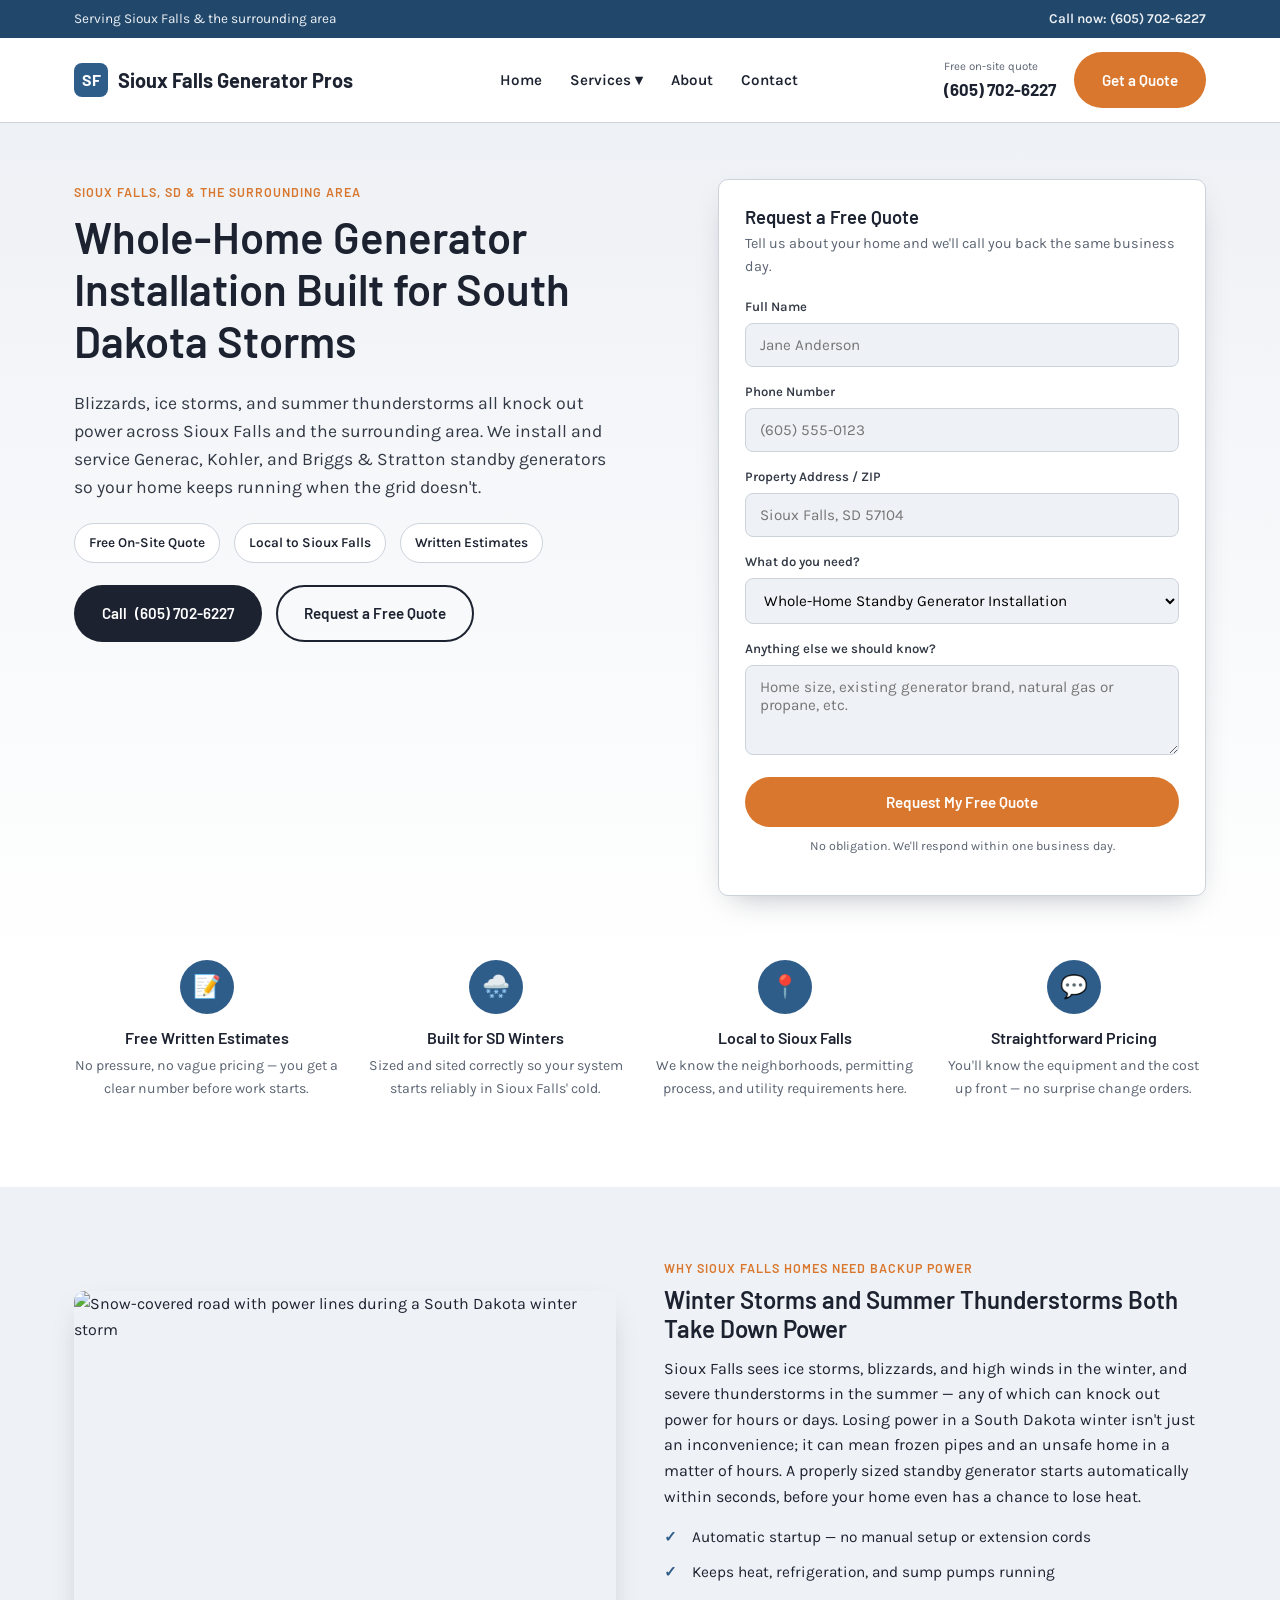
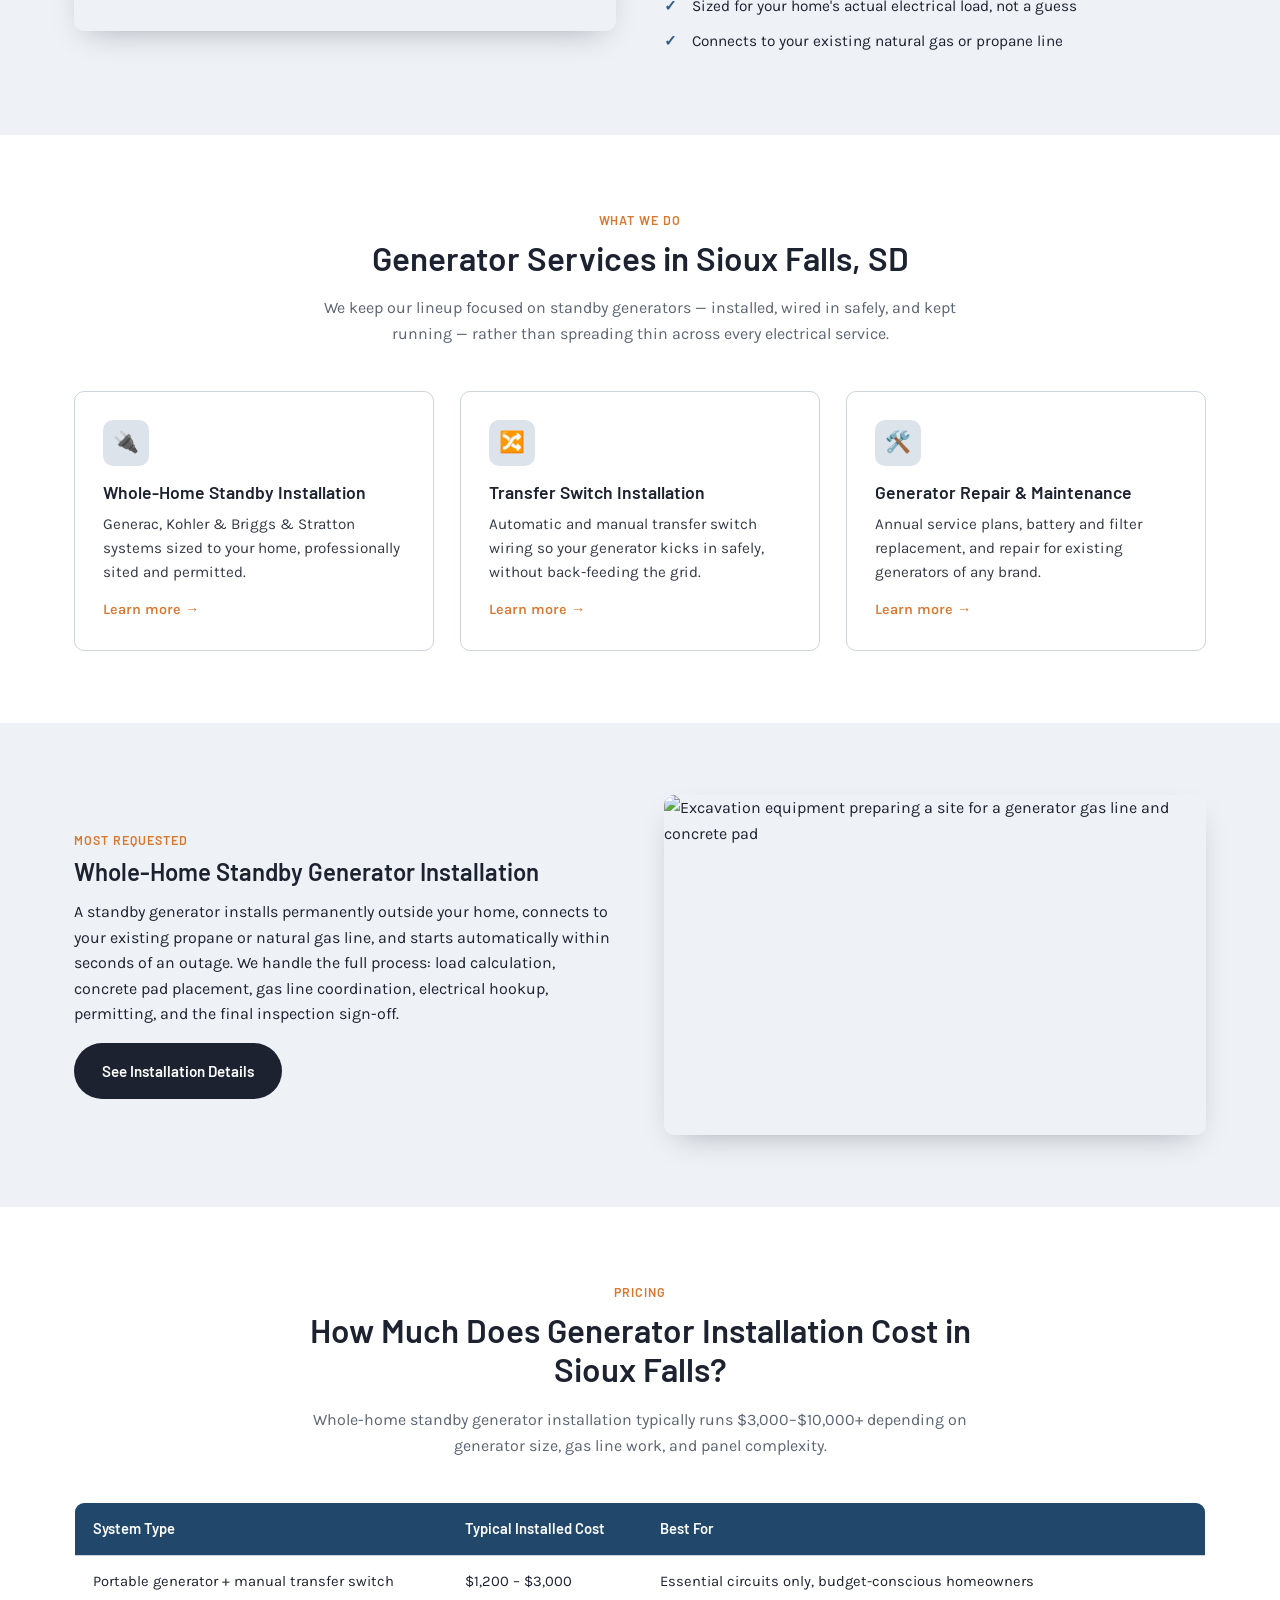
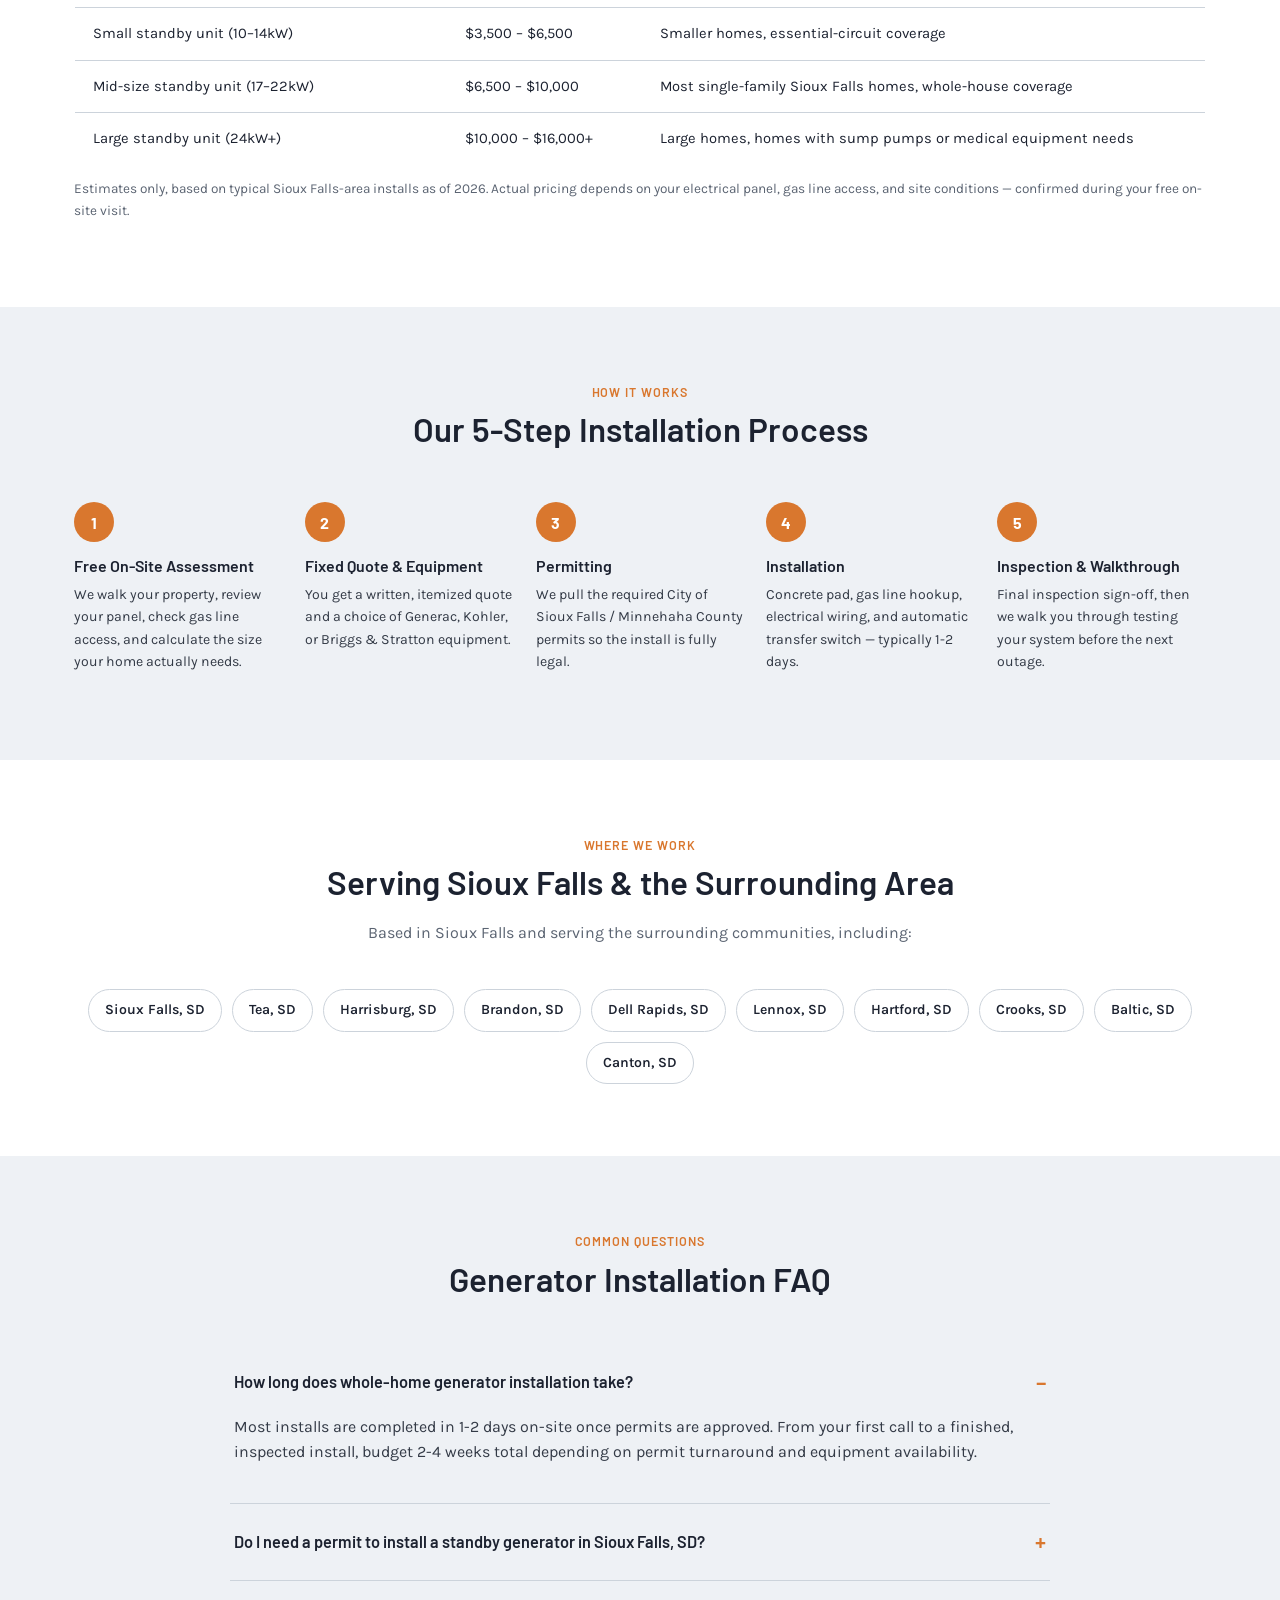
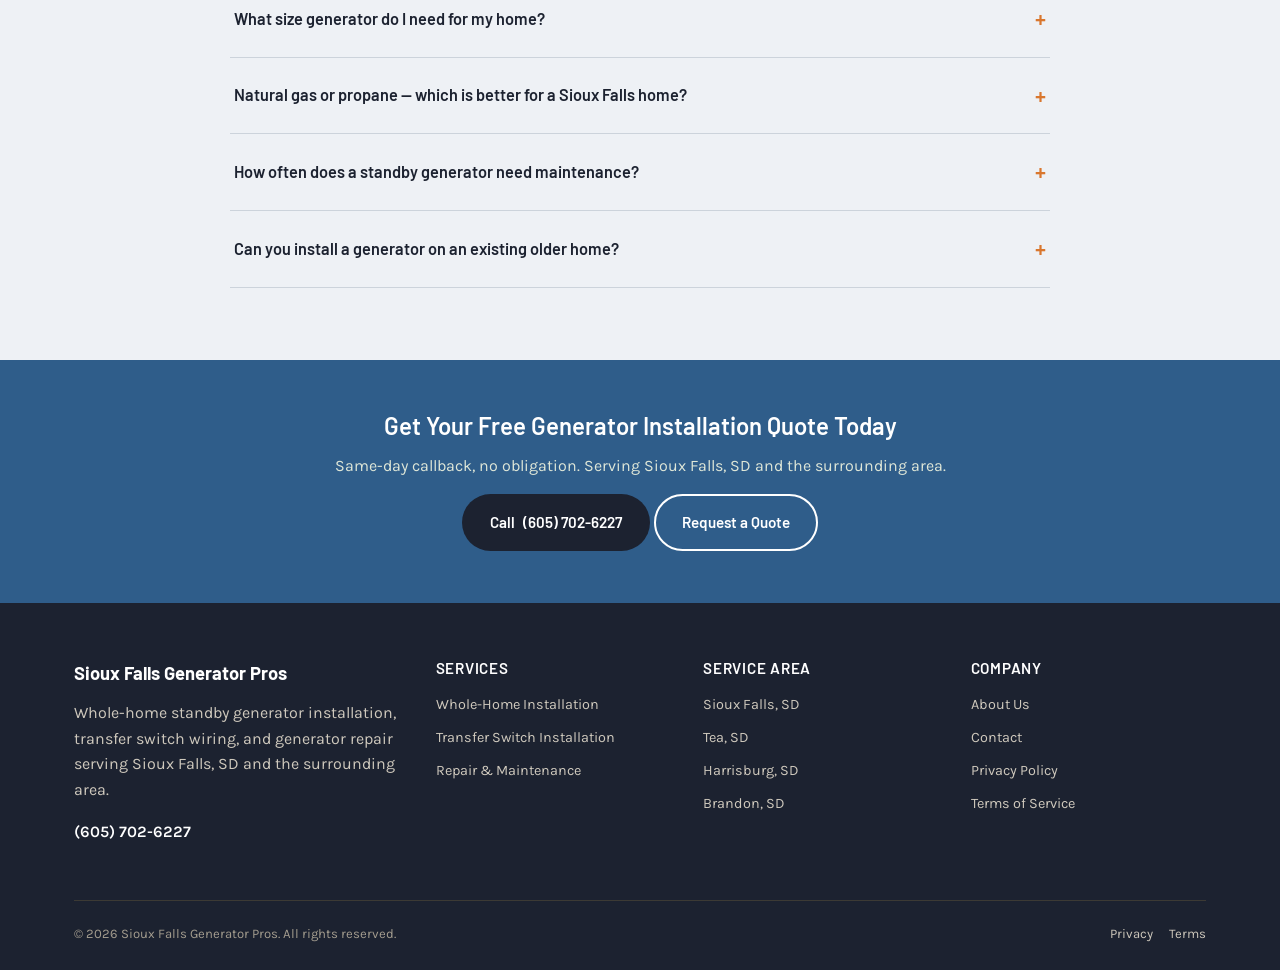
==== index.html @ bee2dbf3 "Initial commit" ====
<!DOCTYPE html>
<html lang="en">
<head>
<meta charset="UTF-8">
<meta name="viewport" content="width=device-width, initial-scale=1.0">
<title>Generator Installation & Repair in Sioux Falls, SD</title>
<meta name="description" content="Whole-home standby generator installation, transfer switch wiring & repair in Sioux Falls, SD. Built for SD winters. Free on-site quote.">
<link rel="canonical" href="https://siouxfallsgenerator.com/">

<meta property="og:type" content="website">
<meta property="og:site_name" content="Sioux Falls Generator Pros">
<meta property="og:title" content="Generator Installation & Repair in Sioux Falls, SD">
<meta property="og:description" content="Whole-home standby generator installation, transfer switch wiring, and repair in Sioux Falls, SD. Free on-site quote — call (605) 702-6227.">
<meta property="og:url" content="https://siouxfallsgenerator.com/">
<meta property="og:image" content="https://images.unsplash.com/photo-1741835063505-f76fdcb4d510?auto=format&fit=crop&w=1200&h=630&q=80">
<meta property="og:locale" content="en_US">
<meta name="twitter:card" content="summary_large_image">
<meta name="twitter:title" content="Generator Installation & Repair in Sioux Falls, SD">
<meta name="twitter:description" content="Whole-home standby generator installation, transfer switch wiring, and repair in Sioux Falls, SD. Free on-site quote.">
<meta name="twitter:image" content="https://images.unsplash.com/photo-1741835063505-f76fdcb4d510?auto=format&fit=crop&w=1200&h=630&q=80">

<link rel="preconnect" href="https://fonts.googleapis.com">
<link rel="preconnect" href="https://fonts.gstatic.com" crossorigin>
<link href="https://fonts.googleapis.com/css2?family=Karla:wght@400;500;600&family=Barlow:wght@600;700&display=swap" rel="stylesheet">
<link rel="stylesheet" href="css/style.css">

<!-- Google Analytics 4 -->
<script async src="https://www.googletagmanager.com/gtag/js?id=G-G212NXBPZN"></script>
<script>
  window.dataLayer = window.dataLayer || [];
  function gtag(){dataLayer.push(arguments);}
  gtag('js', new Date());
  gtag('config', 'G-G212NXBPZN');
</script>

<!-- TODO: CallRail dynamic number insertion — paste your swap.js src here
<script id="callrail-swap" src="//cdn.callrail.com/companies/XXXXXXXXX/XXXXXXXXXXXXXXXX/12/swap.js" async></script>
-->

<script defer src="js/config.js"></script>
<script defer src="js/main.js"></script>

<script type="application/ld+json">
{
  "@context": "https://schema.org",
  "@type": "LocalBusiness",
  "name": "Sioux Falls Generator Pros",
  "description": "Whole-home standby generator installation, transfer switch wiring, and generator repair serving Sioux Falls, SD and the surrounding area.",
  "url": "https://siouxfallsgenerator.com/",
  "telephone": "+1-605-702-6227",
  "priceRange": "$$",
  "areaServed": ["Sioux Falls, SD", "Tea, SD", "Harrisburg, SD", "Brandon, SD", "Dell Rapids, SD", "Lennox, SD", "Hartford, SD", "Crooks, SD", "Baltic, SD", "Canton, SD"],
  "address": {
    "@type": "PostalAddress",
    "addressLocality": "Sioux Falls",
    "addressRegion": "SD",
    "addressCountry": "US"
  }
}
</script>

<script type="application/ld+json">
{
  "@context": "https://schema.org",
  "@type": "FAQPage",
  "mainEntity": [
    {
      "@type": "Question",
      "name": "How long does whole-home generator installation take?",
      "acceptedAnswer": {
        "@type": "Answer",
        "text": "Most installs are completed in 1-2 days on-site once permits are approved. From your first call to a finished, inspected install, budget 2-4 weeks total depending on permit turnaround and equipment availability."
      }
    },
    {
      "@type": "Question",
      "name": "Do I need a permit to install a standby generator in Sioux Falls, SD?",
      "acceptedAnswer": {
        "@type": "Answer",
        "text": "Yes — standby generators typically require an electrical permit and inspection through the City of Sioux Falls or Minnehaha County, depending on your address. We handle the permitting process as part of every installation."
      }
    },
    {
      "@type": "Question",
      "name": "What size generator do I need for my home?",
      "acceptedAnswer": {
        "@type": "Answer",
        "text": "It depends on your square footage, HVAC equipment, and whether you want whole-house or essential-circuits-only coverage. We calculate your home's actual electrical load during the free on-site assessment rather than guessing off square footage alone."
      }
    },
    {
      "@type": "Question",
      "name": "Natural gas or propane — which is better for a Sioux Falls home?",
      "acceptedAnswer": {
        "@type": "Answer",
        "text": "Most Sioux Falls neighborhoods have natural gas access, which is the simpler and lower-maintenance option since it doesn't require refilling a tank. Propane is used for properties without a natural gas line. We confirm what's available at your address during the assessment."
      }
    },
    {
      "@type": "Question",
      "name": "How often does a standby generator need maintenance?",
      "acceptedAnswer": {
        "@type": "Answer",
        "text": "We recommend an annual service visit (oil, filter, battery, and a load test) plus the unit's built-in weekly self-test. In South Dakota's cold, batteries are the most common wear item."
      }
    },
    {
      "@type": "Question",
      "name": "Can you install a generator on an existing older home?",
      "acceptedAnswer": {
        "@type": "Answer",
        "text": "Yes — older electrical panels sometimes need an upgrade to safely accept a transfer switch, which we'll flag during the on-site assessment and include in your quote if needed."
      }
    }
  ]
}
</script>
</head>
<body>

<div class="sfgp-topbar">
  <div class="sfgp-wrap">
    <span>Serving Sioux Falls & the surrounding area</span>
    <a class="js-phone-link" href="tel:+16057026227">Call now: <span class="js-phone-number">(605) 702-6227</span></a>
  </div>
</div>

<header class="sfgp-header">
  <div class="sfgp-wrap">
    <a href="index.html" class="sfgp-logo">
      <span class="sfgp-logo-mark">SF</span>
      <span class="js-business-name">Sioux Falls Generator Pros</span>
    </a>

    <nav class="sfgp-nav js-site-nav">
      <a class="sfgp-nav-link" href="index.html">Home</a>
      <div class="sfgp-has-dropdown js-has-dropdown">
        <a class="sfgp-nav-link" href="services/index.html">Services ▾</a>
        <div class="sfgp-dropdown">
          <a href="services/whole-home-generator-installation.html">Whole-Home Standby Installation</a>
          <a href="services/transfer-switch-installation.html">Transfer Switch Installation</a>
          <a href="services/generator-repair-maintenance.html">Generator Repair & Maintenance</a>
        </div>
      </div>
      <a class="sfgp-nav-link" href="about.html">About</a>
      <a class="sfgp-nav-link" href="contact.html">Contact</a>
    </nav>

    <div class="sfgp-header-cta">
      <div class="sfgp-header-phone">
        <small>Free on-site quote</small>
        <a class="js-phone-link" href="tel:+16057026227"><span class="js-phone-number">(605) 702-6227</span></a>
      </div>
      <a href="contact.html" class="sfgp-btn sfgp-btn-primary">Get a Quote</a>
      <button class="sfgp-nav-toggle js-nav-toggle" aria-label="Open menu" aria-expanded="false">☰</button>
    </div>
  </div>
</header>

<main>

  <!-- ===== Hero ===== -->
  <section class="sfgp-hero">
    <div class="sfgp-wrap">
      <div>
        <span class="sfgp-eyebrow">Sioux Falls, SD & the Surrounding Area</span>
        <h1>Whole-Home Generator Installation Built for South Dakota Storms</h1>
        <p class="sfgp-hero-lede">Blizzards, ice storms, and summer thunderstorms all knock out power across Sioux Falls and the surrounding area. We install and service Generac, Kohler, and Briggs &amp; Stratton standby generators so your home keeps running when the grid doesn't.</p>
        <div class="sfgp-hero-badges">
          <span class="sfgp-badge">Free On-Site Quote</span>
          <span class="sfgp-badge">Local to Sioux Falls</span>
          <span class="sfgp-badge">Written Estimates</span>
        </div>
        <div class="sfgp-hero-actions">
          <a href="tel:+16057026227" class="sfgp-btn sfgp-btn-dark js-phone-link">Call <span class="js-phone-number">(605) 702-6227</span></a>
          <a href="#quote" class="sfgp-btn sfgp-btn-outline">Request a Free Quote</a>
        </div>
      </div>

      <div>
        <div class="sfgp-quote-card" id="quote">
          <h3>Request a Free Quote</h3>
          <p class="sfgp-form-sub">Tell us about your home and we'll call you back the same business day.</p>
          <form class="js-quote-form">
            <div class="sfgp-honeypot" aria-hidden="true">
              <label>Leave this field blank
                <input type="text" name="company_website" tabindex="-1" autocomplete="off">
              </label>
            </div>
            <div class="sfgp-field">
              <label for="q-name">Full Name</label>
              <input type="text" id="q-name" name="name" placeholder="Jane Anderson" required>
            </div>
            <div class="sfgp-field">
              <label for="q-phone">Phone Number</label>
              <input type="tel" id="q-phone" name="phone" placeholder="(605) 555-0123" required>
            </div>
            <div class="sfgp-field">
              <label for="q-address">Property Address / ZIP</label>
              <input type="text" id="q-address" name="address" placeholder="Sioux Falls, SD 57104">
            </div>
            <div class="sfgp-field">
              <label for="q-service">What do you need?</label>
              <select id="q-service" name="service">
                <option>Whole-Home Standby Generator Installation</option>
                <option>Transfer Switch Installation</option>
                <option>Generator Repair or Maintenance</option>
                <option>Emergency Service — power is out now</option>
                <option>Not sure yet — just want a quote</option>
              </select>
            </div>
            <div class="sfgp-field">
              <label for="q-notes">Anything else we should know?</label>
              <textarea id="q-notes" name="notes" placeholder="Home size, existing generator brand, natural gas or propane, etc."></textarea>
            </div>
            <button type="submit" class="sfgp-btn sfgp-btn-primary sfgp-btn-block">Request My Free Quote</button>
            <p class="sfgp-form-fine">No obligation. We'll respond within one business day.</p>
          </form>
        </div>
      </div>
    </div>
  </section>

  <!-- ===== Trust bar ===== -->
  <section class="sfgp-section" style="padding-top: 0;">
    <div class="sfgp-wrap">
      <div class="sfgp-trust-grid">
        <div class="sfgp-trust-item">
          <div class="sfgp-trust-icon">📝</div>
          <h3>Free Written Estimates</h3>
          <p>No pressure, no vague pricing — you get a clear number before work starts.</p>
        </div>
        <div class="sfgp-trust-item">
          <div class="sfgp-trust-icon">🌨️</div>
          <h3>Built for SD Winters</h3>
          <p>Sized and sited correctly so your system starts reliably in Sioux Falls' cold.</p>
        </div>
        <div class="sfgp-trust-item">
          <div class="sfgp-trust-icon">📍</div>
          <h3>Local to Sioux Falls</h3>
          <p>We know the neighborhoods, permitting process, and utility requirements here.</p>
        </div>
        <div class="sfgp-trust-item">
          <div class="sfgp-trust-icon">💬</div>
          <h3>Straightforward Pricing</h3>
          <p>You'll know the equipment and the cost up front — no surprise change orders.</p>
        </div>
      </div>
    </div>
  </section>

  <!-- ===== Why backup power (local angle) ===== -->
  <section class="sfgp-section sfgp-section-alt">
    <div class="sfgp-wrap sfgp-split">
      <div class="sfgp-split-media">
        <img src="https://images.unsplash.com/photo-1735229286465-a0bab37c556a?auto=format&fit=crop&w=1200&q=80" alt="Snow-covered road with power lines during a South Dakota winter storm" loading="lazy" width="1200" height="800">
      </div>
      <div class="sfgp-split-body">
        <span class="sfgp-eyebrow">Why Sioux Falls Homes Need Backup Power</span>
        <h2 class="sfgp-mt-0">Winter Storms and Summer Thunderstorms Both Take Down Power</h2>
        <p>Sioux Falls sees ice storms, blizzards, and high winds in the winter, and severe thunderstorms in the summer — any of which can knock out power for hours or days. Losing power in a South Dakota winter isn't just an inconvenience; it can mean frozen pipes and an unsafe home in a matter of hours. A properly sized standby generator starts automatically within seconds, before your home even has a chance to lose heat.</p>
        <ul class="sfgp-list-check">
          <li>Automatic startup — no manual setup or extension cords</li>
          <li>Keeps heat, refrigeration, and sump pumps running</li>
          <li>Sized for your home's actual electrical load, not a guess</li>
          <li>Connects to your existing natural gas or propane line</li>
        </ul>
      </div>
    </div>
  </section>

  <!-- ===== Services overview ===== -->
  <section class="sfgp-section" id="services">
    <div class="sfgp-wrap">
      <div class="sfgp-section-head">
        <span class="sfgp-eyebrow">What We Do</span>
        <h2>Generator Services in Sioux Falls, SD</h2>
        <p>We keep our lineup focused on standby generators — installed, wired in safely, and kept running — rather than spreading thin across every electrical service.</p>
      </div>
      <div class="sfgp-grid">
        <div class="sfgp-card">
          <div class="sfgp-card-icon">🔌</div>
          <h3>Whole-Home Standby Installation</h3>
          <p>Generac, Kohler & Briggs &amp; Stratton systems sized to your home, professionally sited and permitted.</p>
          <a class="sfgp-card-link" href="services/whole-home-generator-installation.html">Learn more →</a>
        </div>
        <div class="sfgp-card">
          <div class="sfgp-card-icon">🔀</div>
          <h3>Transfer Switch Installation</h3>
          <p>Automatic and manual transfer switch wiring so your generator kicks in safely, without back-feeding the grid.</p>
          <a class="sfgp-card-link" href="services/transfer-switch-installation.html">Learn more →</a>
        </div>
        <div class="sfgp-card">
          <div class="sfgp-card-icon">🛠️</div>
          <h3>Generator Repair & Maintenance</h3>
          <p>Annual service plans, battery and filter replacement, and repair for existing generators of any brand.</p>
          <a class="sfgp-card-link" href="services/generator-repair-maintenance.html">Learn more →</a>
        </div>
      </div>
    </div>
  </section>

  <!-- ===== Installation highlight ===== -->
  <section class="sfgp-section sfgp-section-alt">
    <div class="sfgp-wrap sfgp-split sfgp-split-reverse">
      <div class="sfgp-split-media">
        <img src="https://images.unsplash.com/photo-1503708928676-1cb796a0891e?auto=format&fit=crop&w=1200&q=80" alt="Excavation equipment preparing a site for a generator gas line and concrete pad" loading="lazy" width="1200" height="800">
      </div>
      <div class="sfgp-split-body">
        <span class="sfgp-eyebrow">Most Requested</span>
        <h2 class="sfgp-mt-0">Whole-Home Standby Generator Installation</h2>
        <p>A standby generator installs permanently outside your home, connects to your existing propane or natural gas line, and starts automatically within seconds of an outage. We handle the full process: load calculation, concrete pad placement, gas line coordination, electrical hookup, permitting, and the final inspection sign-off.</p>
        <a href="services/whole-home-generator-installation.html" class="sfgp-btn sfgp-btn-dark">See Installation Details</a>
      </div>
    </div>
  </section>

  <!-- ===== Pricing ===== -->
  <section class="sfgp-section" id="pricing">
    <div class="sfgp-wrap">
      <div class="sfgp-section-head">
        <span class="sfgp-eyebrow">Pricing</span>
        <h2>How Much Does Generator Installation Cost in Sioux Falls?</h2>
        <p>Whole-home standby generator installation typically runs $3,000–$10,000+ depending on generator size, gas line work, and panel complexity.</p>
      </div>
      <div class="sfgp-table-wrap">
        <table class="sfgp-table">
          <thead>
            <tr>
              <th>System Type</th>
              <th>Typical Installed Cost</th>
              <th>Best For</th>
            </tr>
          </thead>
          <tbody>
            <tr>
              <td>Portable generator + manual transfer switch</td>
              <td>$1,200 – $3,000</td>
              <td>Essential circuits only, budget-conscious homeowners</td>
            </tr>
            <tr>
              <td>Small standby unit (10–14kW)</td>
              <td>$3,500 – $6,500</td>
              <td>Smaller homes, essential-circuit coverage</td>
            </tr>
            <tr>
              <td>Mid-size standby unit (17–22kW)</td>
              <td>$6,500 – $10,000</td>
              <td>Most single-family Sioux Falls homes, whole-house coverage</td>
            </tr>
            <tr>
              <td>Large standby unit (24kW+)</td>
              <td>$10,000 – $16,000+</td>
              <td>Large homes, homes with sump pumps or medical equipment needs</td>
            </tr>
          </tbody>
        </table>
      </div>
      <p class="sfgp-table-note">Estimates only, based on typical Sioux Falls-area installs as of 2026. Actual pricing depends on your electrical panel, gas line access, and site conditions — confirmed during your free on-site visit.</p>
    </div>
  </section>

  <!-- ===== Process ===== -->
  <section class="sfgp-section sfgp-section-alt">
    <div class="sfgp-wrap">
      <div class="sfgp-section-head">
        <span class="sfgp-eyebrow">How It Works</span>
        <h2>Our 5-Step Installation Process</h2>
      </div>
      <div class="sfgp-steps">
        <div class="sfgp-step">
          <div class="sfgp-step-num">1</div>
          <h3>Free On-Site Assessment</h3>
          <p>We walk your property, review your panel, check gas line access, and calculate the size your home actually needs.</p>
        </div>
        <div class="sfgp-step">
          <div class="sfgp-step-num">2</div>
          <h3>Fixed Quote & Equipment</h3>
          <p>You get a written, itemized quote and a choice of Generac, Kohler, or Briggs &amp; Stratton equipment.</p>
        </div>
        <div class="sfgp-step">
          <div class="sfgp-step-num">3</div>
          <h3>Permitting</h3>
          <p>We pull the required City of Sioux Falls / Minnehaha County permits so the install is fully legal.</p>
        </div>
        <div class="sfgp-step">
          <div class="sfgp-step-num">4</div>
          <h3>Installation</h3>
          <p>Concrete pad, gas line hookup, electrical wiring, and automatic transfer switch — typically 1-2 days.</p>
        </div>
        <div class="sfgp-step">
          <div class="sfgp-step-num">5</div>
          <h3>Inspection & Walkthrough</h3>
          <p>Final inspection sign-off, then we walk you through testing your system before the next outage.</p>
        </div>
      </div>
    </div>
  </section>

  <!-- ===== Service area ===== -->
  <section class="sfgp-section" id="service-area">
    <div class="sfgp-wrap">
      <div class="sfgp-section-head">
        <span class="sfgp-eyebrow">Where We Work</span>
        <h2>Serving Sioux Falls & the Surrounding Area</h2>
        <p>Based in Sioux Falls and serving the surrounding communities, including:</p>
      </div>
      <div class="sfgp-chip-row sfgp-center" style="justify-content:center;">
        <span class="sfgp-chip">Sioux Falls, SD</span>
        <span class="sfgp-chip">Tea, SD</span>
        <span class="sfgp-chip">Harrisburg, SD</span>
        <span class="sfgp-chip">Brandon, SD</span>
        <span class="sfgp-chip">Dell Rapids, SD</span>
        <span class="sfgp-chip">Lennox, SD</span>
        <span class="sfgp-chip">Hartford, SD</span>
        <span class="sfgp-chip">Crooks, SD</span>
        <span class="sfgp-chip">Baltic, SD</span>
        <span class="sfgp-chip">Canton, SD</span>
      </div>
    </div>
  </section>

  <!-- ===== FAQ ===== -->
  <section class="sfgp-section sfgp-section-alt" id="faq">
    <div class="sfgp-wrap">
      <div class="sfgp-section-head">
        <span class="sfgp-eyebrow">Common Questions</span>
        <h2>Generator Installation FAQ</h2>
      </div>
      <div class="sfgp-faq">
        <details class="sfgp-faq-item" open>
          <summary>How long does whole-home generator installation take?</summary>
          <p>Most installs are completed in 1-2 days on-site once permits are approved. From your first call to a finished, inspected install, budget 2-4 weeks total depending on permit turnaround and equipment availability.</p>
        </details>
        <details class="sfgp-faq-item">
          <summary>Do I need a permit to install a standby generator in Sioux Falls, SD?</summary>
          <p>Yes — standby generators typically require an electrical permit and inspection through the City of Sioux Falls or Minnehaha County, depending on your address. We handle the permitting process as part of every installation.</p>
        </details>
        <details class="sfgp-faq-item">
          <summary>What size generator do I need for my home?</summary>
          <p>It depends on your square footage, HVAC equipment, and whether you want whole-house or essential-circuits-only coverage. We calculate your home's actual electrical load during the free on-site assessment rather than guessing off square footage alone.</p>
        </details>
        <details class="sfgp-faq-item">
          <summary>Natural gas or propane — which is better for a Sioux Falls home?</summary>
          <p>Most Sioux Falls neighborhoods have natural gas access, which is the simpler and lower-maintenance option since it doesn't require refilling a tank. Propane is used for properties without a natural gas line. We confirm what's available at your address during the assessment.</p>
        </details>
        <details class="sfgp-faq-item">
          <summary>How often does a standby generator need maintenance?</summary>
          <p>We recommend an annual service visit (oil, filter, battery, and a load test) plus the unit's built-in weekly self-test. In South Dakota's cold, batteries are the most common wear item.</p>
        </details>
        <details class="sfgp-faq-item">
          <summary>Can you install a generator on an existing older home?</summary>
          <p>Yes — older electrical panels sometimes need an upgrade to safely accept a transfer switch, which we'll flag during the on-site assessment and include in your quote if needed.</p>
        </details>
      </div>
    </div>
  </section>

  <!-- ===== CTA band ===== -->
  <section class="sfgp-cta-band">
    <div class="sfgp-wrap">
      <h2>Get Your Free Generator Installation Quote Today</h2>
      <p>Same-day callback, no obligation. Serving Sioux Falls, SD and the surrounding area.</p>
      <a href="tel:+16057026227" class="sfgp-btn sfgp-btn-dark js-phone-link">Call <span class="js-phone-number">(605) 702-6227</span></a>
      <a href="contact.html" class="sfgp-btn sfgp-btn-outline" style="border-color:#fff;color:#fff;">Request a Quote</a>
    </div>
  </section>

</main>

<footer class="sfgp-footer">
  <div class="sfgp-wrap">
    <div class="sfgp-footer-grid">
      <div>
        <div class="sfgp-footer-logo">Sioux Falls Generator Pros</div>
        <p>Whole-home standby generator installation, transfer switch wiring, and generator repair serving Sioux Falls, SD and the surrounding area.</p>
        <p class="js-phone-number" style="color:#fff;font-weight:600;">(605) 702-6227</p>
      </div>
      <div>
        <h4>Services</h4>
        <a href="services/whole-home-generator-installation.html">Whole-Home Installation</a>
        <a href="services/transfer-switch-installation.html">Transfer Switch Installation</a>
        <a href="services/generator-repair-maintenance.html">Repair & Maintenance</a>
      </div>
      <div>
        <h4>Service Area</h4>
        <a href="#service-area">Sioux Falls, SD</a>
        <a href="#service-area">Tea, SD</a>
        <a href="#service-area">Harrisburg, SD</a>
        <a href="#service-area">Brandon, SD</a>
      </div>
      <div>
        <h4>Company</h4>
        <a href="about.html">About Us</a>
        <a href="contact.html">Contact</a>
        <a href="privacy-policy.html">Privacy Policy</a>
        <a href="terms.html">Terms of Service</a>
      </div>
    </div>
    <div class="sfgp-footer-bottom">
      <span>© <span class="js-year">2026</span> Sioux Falls Generator Pros. All rights reserved.</span>
      <span><a href="privacy-policy.html">Privacy</a><a href="terms.html">Terms</a></span>
    </div>
  </div>
</footer>

<div class="sfgp-mobile-callbar">
  <a href="tel:+16057026227" class="js-phone-link">Call Now — Free Quote: <span class="js-phone-number">(605) 702-6227</span></a>
</div>

</body>
</html>
---- css/style.css ----
/* =========================================================
   Sioux Falls Generator Pros — stylesheet
   Naming convention: sfgp-<component>[-<modifier>]
   ========================================================= */

:root {
  --sfgp-charcoal: #1c2230;
  --sfgp-stone: #5b6472;
  --sfgp-stone-dark: #333a46;
  --sfgp-sand: #eef1f5;
  --sfgp-sand-deep: #dde3ea;
  --sfgp-moss: #2f5d8a;
  --sfgp-moss-dark: #21486b;
  --sfgp-clay: #d9772e;
  --sfgp-clay-dark: #b85f1e;
  --sfgp-white: #ffffff;
  --sfgp-line: #ccd3db;

  --sfgp-font-head: "Barlow", "Segoe UI", sans-serif;
  --sfgp-font-body: "Karla", "Segoe UI", sans-serif;

  --sfgp-radius: 10px;
  --sfgp-shadow: 0 12px 30px -14px rgba(28, 34, 48, 0.35);
  --sfgp-max: 1180px;
}

* { box-sizing: border-box; }
html { scroll-behavior: smooth; }
body {
  margin: 0;
  font-family: var(--sfgp-font-body);
  color: var(--sfgp-charcoal);
  background: var(--sfgp-white);
  line-height: 1.6;
  -webkit-font-smoothing: antialiased;
}
img { max-width: 100%; display: block; }
a { color: inherit; text-decoration: none; }
h1, h2, h3, h4 {
  font-family: var(--sfgp-font-head);
  font-weight: 600;
  line-height: 1.2;
  margin: 0 0 0.5em;
  color: var(--sfgp-charcoal);
}
p { margin: 0 0 1em; }
ul { margin: 0; padding: 0; list-style: none; }

.sfgp-wrap {
  max-width: var(--sfgp-max);
  margin: 0 auto;
  padding: 0 24px;
}

.sfgp-eyebrow {
  display: inline-block;
  font-family: var(--sfgp-font-head);
  font-size: 0.78rem;
  font-weight: 600;
  letter-spacing: 0.08em;
  text-transform: uppercase;
  color: var(--sfgp-clay);
  margin-bottom: 0.6em;
}

/* ---------- Buttons ---------- */
.sfgp-btn {
  display: inline-flex;
  align-items: center;
  justify-content: center;
  gap: 8px;
  padding: 14px 26px;
  border-radius: 999px;
  font-family: var(--sfgp-font-head);
  font-weight: 600;
  font-size: 0.95rem;
  border: 2px solid transparent;
  cursor: pointer;
  transition: transform 0.15s ease, background 0.15s ease, color 0.15s ease;
}
.sfgp-btn:hover { transform: translateY(-1px); }
.sfgp-btn-primary {
  background: var(--sfgp-clay);
  color: var(--sfgp-white);
}
.sfgp-btn-primary:hover { background: var(--sfgp-clay-dark); }
.sfgp-btn-dark {
  background: var(--sfgp-charcoal);
  color: var(--sfgp-white);
}
.sfgp-btn-dark:hover { background: #111; }
.sfgp-btn-outline {
  background: transparent;
  border-color: var(--sfgp-charcoal);
  color: var(--sfgp-charcoal);
}
.sfgp-btn-outline:hover { background: var(--sfgp-charcoal); color: var(--sfgp-white); }
.sfgp-btn-block { width: 100%; }

/* ---------- Top utility bar ---------- */
.sfgp-topbar {
  background: var(--sfgp-moss-dark);
  color: var(--sfgp-sand);
  font-size: 0.85rem;
}
.sfgp-topbar .sfgp-wrap {
  display: flex;
  justify-content: space-between;
  align-items: center;
  padding-top: 8px;
  padding-bottom: 8px;
  gap: 12px;
  flex-wrap: wrap;
}
.sfgp-topbar a { font-weight: 600; }
.sfgp-topbar a:hover { color: var(--sfgp-white); }

/* ---------- Header / nav ---------- */
.sfgp-header {
  background: var(--sfgp-white);
  border-bottom: 1px solid var(--sfgp-line);
  position: sticky;
  top: 0;
  z-index: 50;
}
.sfgp-header .sfgp-wrap {
  display: flex;
  align-items: center;
  justify-content: space-between;
  padding-top: 14px;
  padding-bottom: 14px;
  gap: 16px;
}
.sfgp-logo {
  font-family: var(--sfgp-font-head);
  font-weight: 700;
  font-size: 1.25rem;
  color: var(--sfgp-charcoal);
  display: flex;
  align-items: center;
  gap: 10px;
  white-space: nowrap;
}
.sfgp-logo-mark {
  width: 34px;
  height: 34px;
  border-radius: 8px;
  background: var(--sfgp-moss);
  color: var(--sfgp-white);
  display: flex;
  align-items: center;
  justify-content: center;
  font-size: 1rem;
  flex: none;
}

.sfgp-nav {
  display: flex;
  align-items: center;
  gap: 28px;
}
.sfgp-nav-link {
  font-weight: 600;
  font-size: 0.95rem;
  padding: 8px 0;
}
.sfgp-nav-link:hover { color: var(--sfgp-clay); }
.sfgp-nav-link[aria-current="page"] { color: var(--sfgp-clay); }

.sfgp-has-dropdown { position: relative; }
.sfgp-dropdown {
  position: absolute;
  top: 100%;
  left: 0;
  background: var(--sfgp-white);
  border: 1px solid var(--sfgp-line);
  border-radius: var(--sfgp-radius);
  box-shadow: var(--sfgp-shadow);
  min-width: 260px;
  padding: 8px;
  display: none;
  z-index: 60;
}
.sfgp-has-dropdown:hover .sfgp-dropdown,
.sfgp-has-dropdown.is-open .sfgp-dropdown {
  display: block;
}
.sfgp-dropdown a {
  display: block;
  padding: 10px 12px;
  border-radius: 6px;
  font-size: 0.92rem;
  font-weight: 500;
}
.sfgp-dropdown a:hover { background: var(--sfgp-sand); color: var(--sfgp-clay-dark); }

.sfgp-header-cta {
  display: flex;
  align-items: center;
  gap: 18px;
}
.sfgp-header-phone {
  font-family: var(--sfgp-font-head);
  font-weight: 700;
  font-size: 1.05rem;
  color: var(--sfgp-charcoal);
  white-space: nowrap;
}
.sfgp-header-phone small {
  display: block;
  font-family: var(--sfgp-font-body);
  font-weight: 400;
  font-size: 0.72rem;
  color: var(--sfgp-stone);
}

.sfgp-nav-toggle {
  display: none;
  background: none;
  border: 1px solid var(--sfgp-line);
  border-radius: 8px;
  padding: 8px 10px;
  font-size: 1.2rem;
  cursor: pointer;
}

/* ---------- Hero ---------- */
.sfgp-hero {
  background: linear-gradient(180deg, var(--sfgp-sand) 0%, var(--sfgp-white) 100%);
  padding: 56px 0 64px;
}
.sfgp-hero .sfgp-wrap {
  display: grid;
  grid-template-columns: 1.1fr 0.9fr;
  gap: 48px;
  align-items: start;
}
.sfgp-hero h1 { font-size: clamp(2rem, 3.4vw, 2.75rem); }
.sfgp-hero-lede { font-size: 1.1rem; color: var(--sfgp-stone-dark); max-width: 54ch; }
.sfgp-hero-badges {
  display: flex;
  gap: 14px;
  flex-wrap: wrap;
  margin: 22px 0;
}
.sfgp-badge {
  font-size: 0.85rem;
  font-weight: 600;
  background: var(--sfgp-white);
  border: 1px solid var(--sfgp-line);
  padding: 8px 14px;
  border-radius: 999px;
}
.sfgp-hero-actions { display: flex; gap: 14px; flex-wrap: wrap; margin-top: 8px; }
.sfgp-hero-image {
  border-radius: var(--sfgp-radius);
  overflow: hidden;
  box-shadow: var(--sfgp-shadow);
}
.sfgp-hero-image img { width: 100%; height: 100%; object-fit: cover; min-height: 320px; }

/* ---------- Quote form card ---------- */
.sfgp-quote-card {
  background: var(--sfgp-white);
  border: 1px solid var(--sfgp-line);
  border-radius: var(--sfgp-radius);
  box-shadow: var(--sfgp-shadow);
  padding: 26px;
}
.sfgp-quote-card h3 { font-size: 1.15rem; margin-bottom: 4px; }
.sfgp-quote-card .sfgp-form-sub { color: var(--sfgp-stone); font-size: 0.9rem; margin-bottom: 18px; }
.sfgp-field { margin-bottom: 14px; }
.sfgp-field label {
  display: block;
  font-size: 0.82rem;
  font-weight: 600;
  margin-bottom: 6px;
  color: var(--sfgp-stone-dark);
}
.sfgp-field input,
.sfgp-field select,
.sfgp-field textarea {
  width: 100%;
  padding: 12px 14px;
  border: 1px solid var(--sfgp-line);
  border-radius: 8px;
  font-family: var(--sfgp-font-body);
  font-size: 0.95rem;
  background: var(--sfgp-sand);
}
.sfgp-field textarea { min-height: 90px; resize: vertical; }
.sfgp-field input:focus,
.sfgp-field select:focus,
.sfgp-field textarea:focus {
  outline: 2px solid var(--sfgp-moss);
  outline-offset: 1px;
  background: var(--sfgp-white);
}
.sfgp-honeypot { position: absolute; left: -9999px; opacity: 0; height: 0; }
.sfgp-form-fine { font-size: 0.78rem; color: var(--sfgp-stone); margin-top: 10px; text-align: center; }
.sfgp-form-message {
  margin-top: 14px;
  padding: 12px 14px;
  border-radius: 8px;
  background: #eaf1e6;
  border: 1px solid #c6dab9;
  font-size: 0.9rem;
  display: none;
}
.sfgp-form-message.is-visible { display: block; }
.sfgp-form-message--error { background: #fbe9e4; border-color: #eec3b5; color: var(--sfgp-clay-dark); }

/* ---------- Sections ---------- */
.sfgp-section { padding: 72px 0; }
.sfgp-section-alt { background: var(--sfgp-sand); }
.sfgp-section-dark { background: var(--sfgp-charcoal); color: var(--sfgp-sand); }
.sfgp-section-dark h2, .sfgp-section-dark h3 { color: var(--sfgp-white); }
.sfgp-section-head { max-width: 680px; margin: 0 auto 44px; text-align: center; }
.sfgp-section-head h2 { font-size: clamp(1.6rem, 2.6vw, 2.1rem); }
.sfgp-section-head p { color: var(--sfgp-stone); }

/* ---------- Card grid ---------- */
.sfgp-grid {
  display: grid;
  grid-template-columns: repeat(3, 1fr);
  gap: 26px;
}
.sfgp-grid-2 { grid-template-columns: repeat(2, 1fr); }
.sfgp-grid-4 { grid-template-columns: repeat(4, 1fr); }

.sfgp-card {
  background: var(--sfgp-white);
  border: 1px solid var(--sfgp-line);
  border-radius: var(--sfgp-radius);
  padding: 28px;
  transition: box-shadow 0.15s ease, transform 0.15s ease;
}
.sfgp-card:hover { box-shadow: var(--sfgp-shadow); transform: translateY(-2px); }
.sfgp-card-icon {
  width: 46px;
  height: 46px;
  border-radius: 10px;
  background: var(--sfgp-sand-deep);
  color: var(--sfgp-moss-dark);
  display: flex;
  align-items: center;
  justify-content: center;
  font-size: 1.3rem;
  margin-bottom: 16px;
}
.sfgp-card h3 { font-size: 1.1rem; }
.sfgp-card p { color: var(--sfgp-stone-dark); font-size: 0.95rem; margin-bottom: 12px; }
.sfgp-card-link { font-weight: 600; color: var(--sfgp-clay); font-size: 0.9rem; }
.sfgp-card-link:hover { text-decoration: underline; }

/* ---------- Media + text row ---------- */
.sfgp-split {
  display: grid;
  grid-template-columns: 1fr 1fr;
  gap: 48px;
  align-items: center;
}
.sfgp-split.sfgp-split-reverse .sfgp-split-media { order: 2; }
.sfgp-split-media img {
  border-radius: var(--sfgp-radius);
  box-shadow: var(--sfgp-shadow);
  width: 100%;
  height: 340px;
  object-fit: cover;
}
.sfgp-split-body .sfgp-eyebrow { display: block; }
.sfgp-list-check li {
  position: relative;
  padding-left: 28px;
  margin-bottom: 10px;
  font-size: 0.96rem;
}
.sfgp-list-check li::before {
  content: "✓";
  position: absolute;
  left: 0;
  top: 0;
  color: var(--sfgp-moss);
  font-weight: 700;
}

/* ---------- Pricing table ---------- */
.sfgp-table-wrap { overflow-x: auto; }
.sfgp-table {
  width: 100%;
  border-collapse: collapse;
  background: var(--sfgp-white);
  border: 1px solid var(--sfgp-line);
  border-radius: var(--sfgp-radius);
  overflow: hidden;
}
.sfgp-table th, .sfgp-table td {
  text-align: left;
  padding: 14px 18px;
  border-bottom: 1px solid var(--sfgp-line);
  font-size: 0.92rem;
}
.sfgp-table th {
  background: var(--sfgp-moss-dark);
  color: var(--sfgp-white);
  font-family: var(--sfgp-font-head);
  font-weight: 600;
}
.sfgp-table tr:last-child td { border-bottom: none; }
.sfgp-table-note { font-size: 0.85rem; color: var(--sfgp-stone); margin-top: 12px; }

/* ---------- Process steps ---------- */
.sfgp-steps {
  display: grid;
  grid-template-columns: repeat(5, 1fr);
  gap: 22px;
  counter-reset: step;
}
.sfgp-step { position: relative; padding-top: 8px; }
.sfgp-step-num {
  width: 40px;
  height: 40px;
  border-radius: 50%;
  background: var(--sfgp-clay);
  color: var(--sfgp-white);
  display: flex;
  align-items: center;
  justify-content: center;
  font-family: var(--sfgp-font-head);
  font-weight: 700;
  margin-bottom: 14px;
}
.sfgp-step h3 { font-size: 1rem; }
.sfgp-step p { font-size: 0.88rem; color: var(--sfgp-stone-dark); }

/* ---------- Service area chips ---------- */
.sfgp-chip-row { display: flex; flex-wrap: wrap; gap: 10px; }
.sfgp-chip {
  background: var(--sfgp-white);
  border: 1px solid var(--sfgp-line);
  padding: 9px 16px;
  border-radius: 999px;
  font-size: 0.88rem;
  font-weight: 600;
}

/* ---------- FAQ (native details/summary) ---------- */
.sfgp-faq { max-width: 820px; margin: 0 auto; }
.sfgp-faq-item {
  border-bottom: 1px solid var(--sfgp-line);
  padding: 6px 0;
}
.sfgp-faq-item summary {
  cursor: pointer;
  font-family: var(--sfgp-font-head);
  font-weight: 600;
  font-size: 1.02rem;
  padding: 14px 4px;
  list-style: none;
  display: flex;
  justify-content: space-between;
  align-items: center;
}
.sfgp-faq-item summary::-webkit-details-marker { display: none; }
.sfgp-faq-item summary::after {
  content: "+";
  font-size: 1.4rem;
  color: var(--sfgp-clay);
  margin-left: 12px;
  flex: none;
}
.sfgp-faq-item[open] summary::after { content: "–"; }
.sfgp-faq-item p { padding: 0 4px 16px; color: var(--sfgp-stone-dark); }

/* ---------- Trust / why us bullets ---------- */
.sfgp-trust-grid { display: grid; grid-template-columns: repeat(4, 1fr); gap: 24px; }
.sfgp-trust-item { text-align: center; }
.sfgp-trust-icon {
  width: 54px;
  height: 54px;
  margin: 0 auto 14px;
  border-radius: 50%;
  background: var(--sfgp-moss);
  color: var(--sfgp-white);
  display: flex;
  align-items: center;
  justify-content: center;
  font-size: 1.4rem;
}
.sfgp-trust-item h3 { font-size: 1rem; }
.sfgp-trust-item p { font-size: 0.88rem; color: var(--sfgp-stone); }

/* ---------- CTA band ---------- */
.sfgp-cta-band {
  background: var(--sfgp-moss);
  color: var(--sfgp-white);
  padding: 52px 0;
  text-align: center;
}
.sfgp-cta-band h2 { color: var(--sfgp-white); }
.sfgp-cta-band p { color: #dfe7d8; }

/* ---------- Page header (interior pages) ---------- */
.sfgp-page-header {
  background: var(--sfgp-charcoal);
  color: var(--sfgp-sand);
  padding: 46px 0;
}
.sfgp-page-header h1 { color: var(--sfgp-white); margin-bottom: 8px; }
.sfgp-breadcrumb { font-size: 0.85rem; color: #b7bcae; }
.sfgp-breadcrumb a { color: #cfd6c4; }
.sfgp-breadcrumb a:hover { color: var(--sfgp-white); }

/* ---------- Footer ---------- */
.sfgp-footer {
  background: var(--sfgp-charcoal);
  color: #cfc9bd;
  padding: 56px 0 26px;
}
.sfgp-footer-grid {
  display: grid;
  grid-template-columns: 1.4fr 1fr 1fr 1fr;
  gap: 32px;
  margin-bottom: 40px;
}
.sfgp-footer h4 {
  color: var(--sfgp-white);
  font-size: 0.95rem;
  text-transform: uppercase;
  letter-spacing: 0.05em;
  margin-bottom: 16px;
}
.sfgp-footer a { font-size: 0.9rem; display: block; margin-bottom: 10px; color: #cfc9bd; }
.sfgp-footer a:hover { color: var(--sfgp-white); }
.sfgp-footer-logo { color: var(--sfgp-white); font-family: var(--sfgp-font-head); font-weight: 700; font-size: 1.15rem; margin-bottom: 12px; }
.sfgp-footer-bottom {
  border-top: 1px solid #3c3a34;
  padding-top: 22px;
  display: flex;
  justify-content: space-between;
  flex-wrap: wrap;
  gap: 10px;
  font-size: 0.82rem;
  color: #a49d8f;
}
.sfgp-footer-bottom a { display: inline; margin: 0 0 0 16px; font-size: 0.82rem; }

/* ---------- Sticky mobile call bar ---------- */
.sfgp-mobile-callbar {
  display: none;
  position: fixed;
  bottom: 0;
  left: 0;
  right: 0;
  background: var(--sfgp-clay);
  z-index: 80;
}
.sfgp-mobile-callbar a {
  display: block;
  text-align: center;
  color: var(--sfgp-white);
  font-family: var(--sfgp-font-head);
  font-weight: 700;
  padding: 14px;
  font-size: 1rem;
}

/* ---------- Utility ---------- */
.sfgp-center { text-align: center; }
.sfgp-mt-0 { margin-top: 0; }
.sfgp-text-stone { color: var(--sfgp-stone); }

/* =========================================================
   Responsive
   ========================================================= */
@media (max-width: 980px) {
  .sfgp-hero .sfgp-wrap { grid-template-columns: 1fr; }
  .sfgp-hero-image { order: -1; }
  .sfgp-split { grid-template-columns: 1fr; }
  .sfgp-split.sfgp-split-reverse .sfgp-split-media { order: -1; }
  .sfgp-grid { grid-template-columns: repeat(2, 1fr); }
  .sfgp-steps { grid-template-columns: repeat(3, 1fr); }
  .sfgp-trust-grid { grid-template-columns: repeat(2, 1fr); }
  .sfgp-footer-grid { grid-template-columns: 1fr 1fr; }
}

@media (max-width: 860px) {
  .sfgp-topbar { display: none; }
  .sfgp-nav-toggle { display: inline-flex; }
  .sfgp-nav {
    position: absolute;
    top: 100%;
    left: 0;
    right: 0;
    background: var(--sfgp-white);
    border-bottom: 1px solid var(--sfgp-line);
    flex-direction: column;
    align-items: stretch;
    gap: 0;
    padding: 8px 24px 18px;
    display: none;
  }
  .sfgp-nav.is-open { display: flex; }
  .sfgp-nav-link { padding: 12px 0; border-bottom: 1px solid var(--sfgp-line); }
  .sfgp-has-dropdown .sfgp-dropdown {
    position: static;
    display: none;
    box-shadow: none;
    border: none;
    padding: 0 0 8px 12px;
  }
  .sfgp-has-dropdown.is-open .sfgp-dropdown { display: block; }
  .sfgp-header-phone { display: none; }
  .sfgp-mobile-callbar { display: block; }
  body { padding-bottom: 52px; }
}

@media (max-width: 700px) {
  .sfgp-grid, .sfgp-grid-2, .sfgp-grid-4 { grid-template-columns: 1fr; }
  .sfgp-steps { grid-template-columns: 1fr 1fr; }
  .sfgp-trust-grid { grid-template-columns: 1fr; }
  .sfgp-footer-grid { grid-template-columns: 1fr; gap: 26px; }
  .sfgp-footer-bottom { flex-direction: column; }
  .sfgp-footer-bottom a { margin: 0 16px 0 0; }
  .sfgp-section { padding: 52px 0; }
}
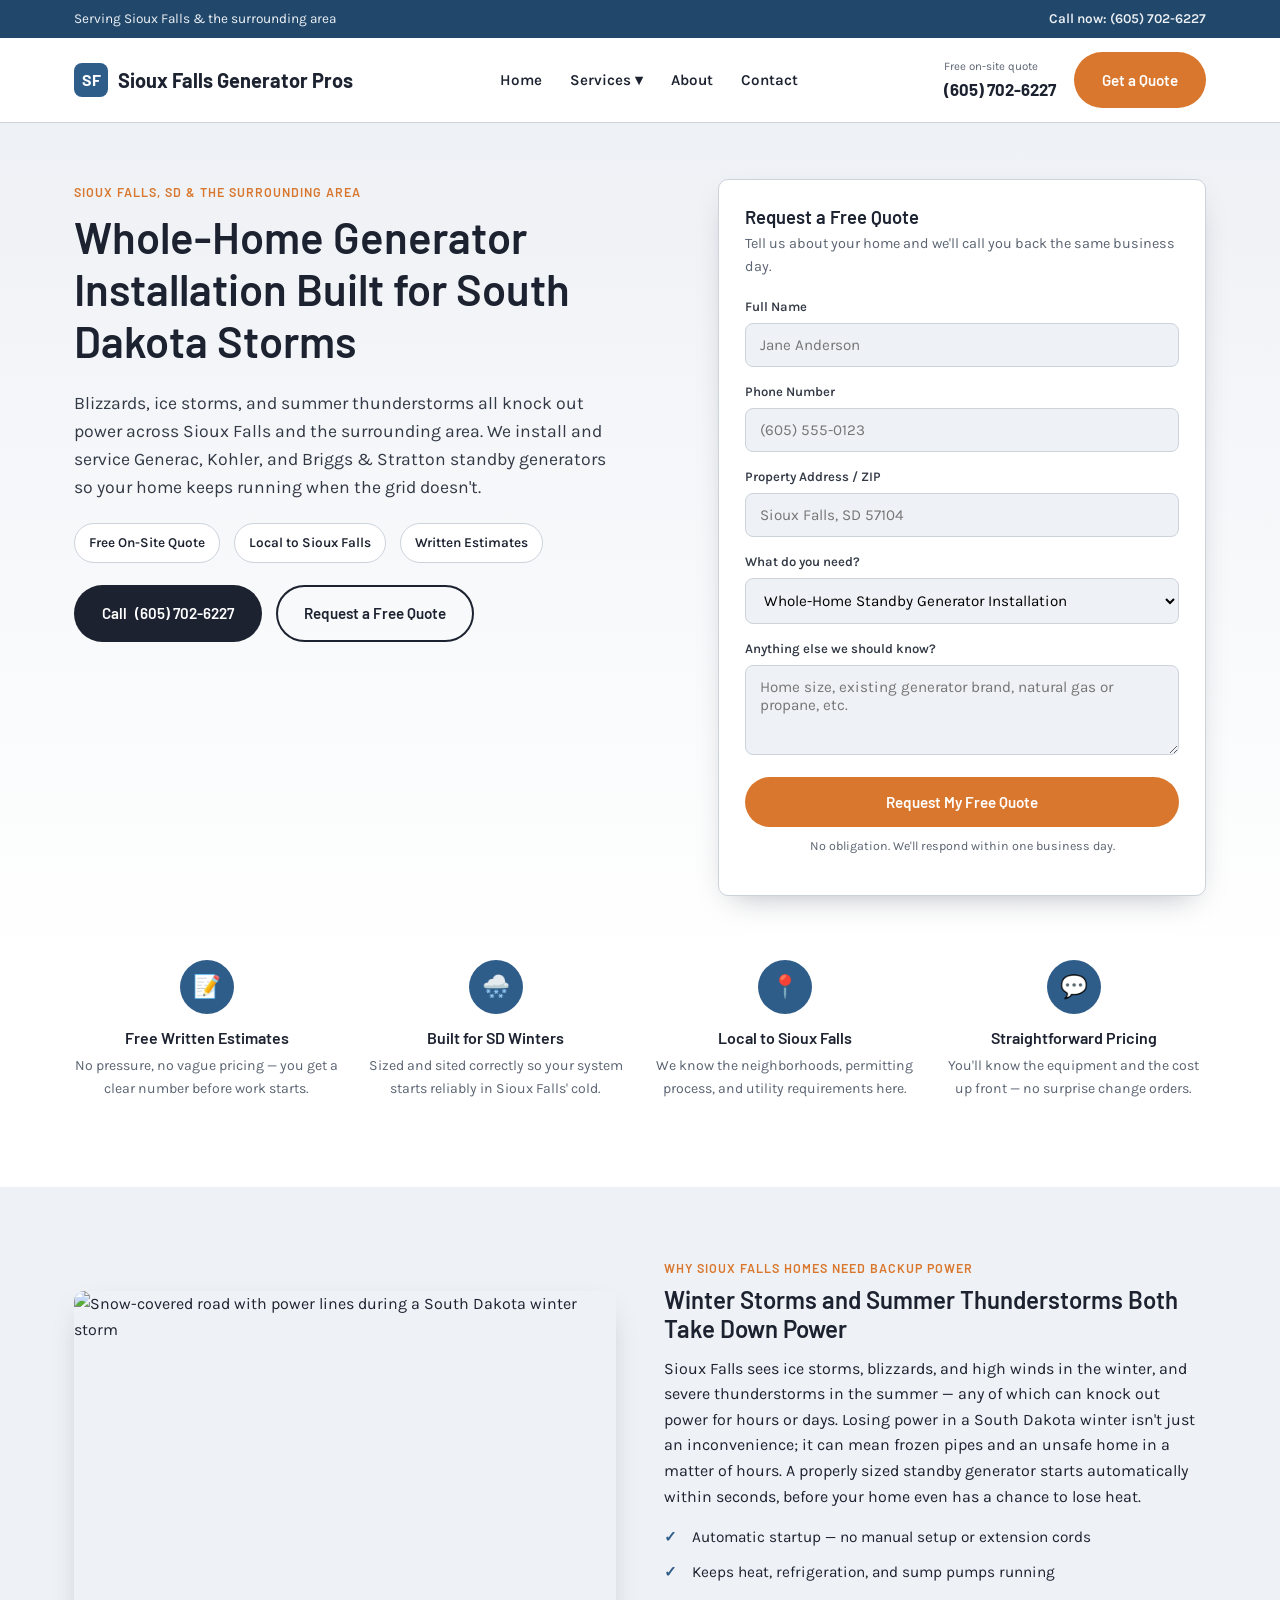
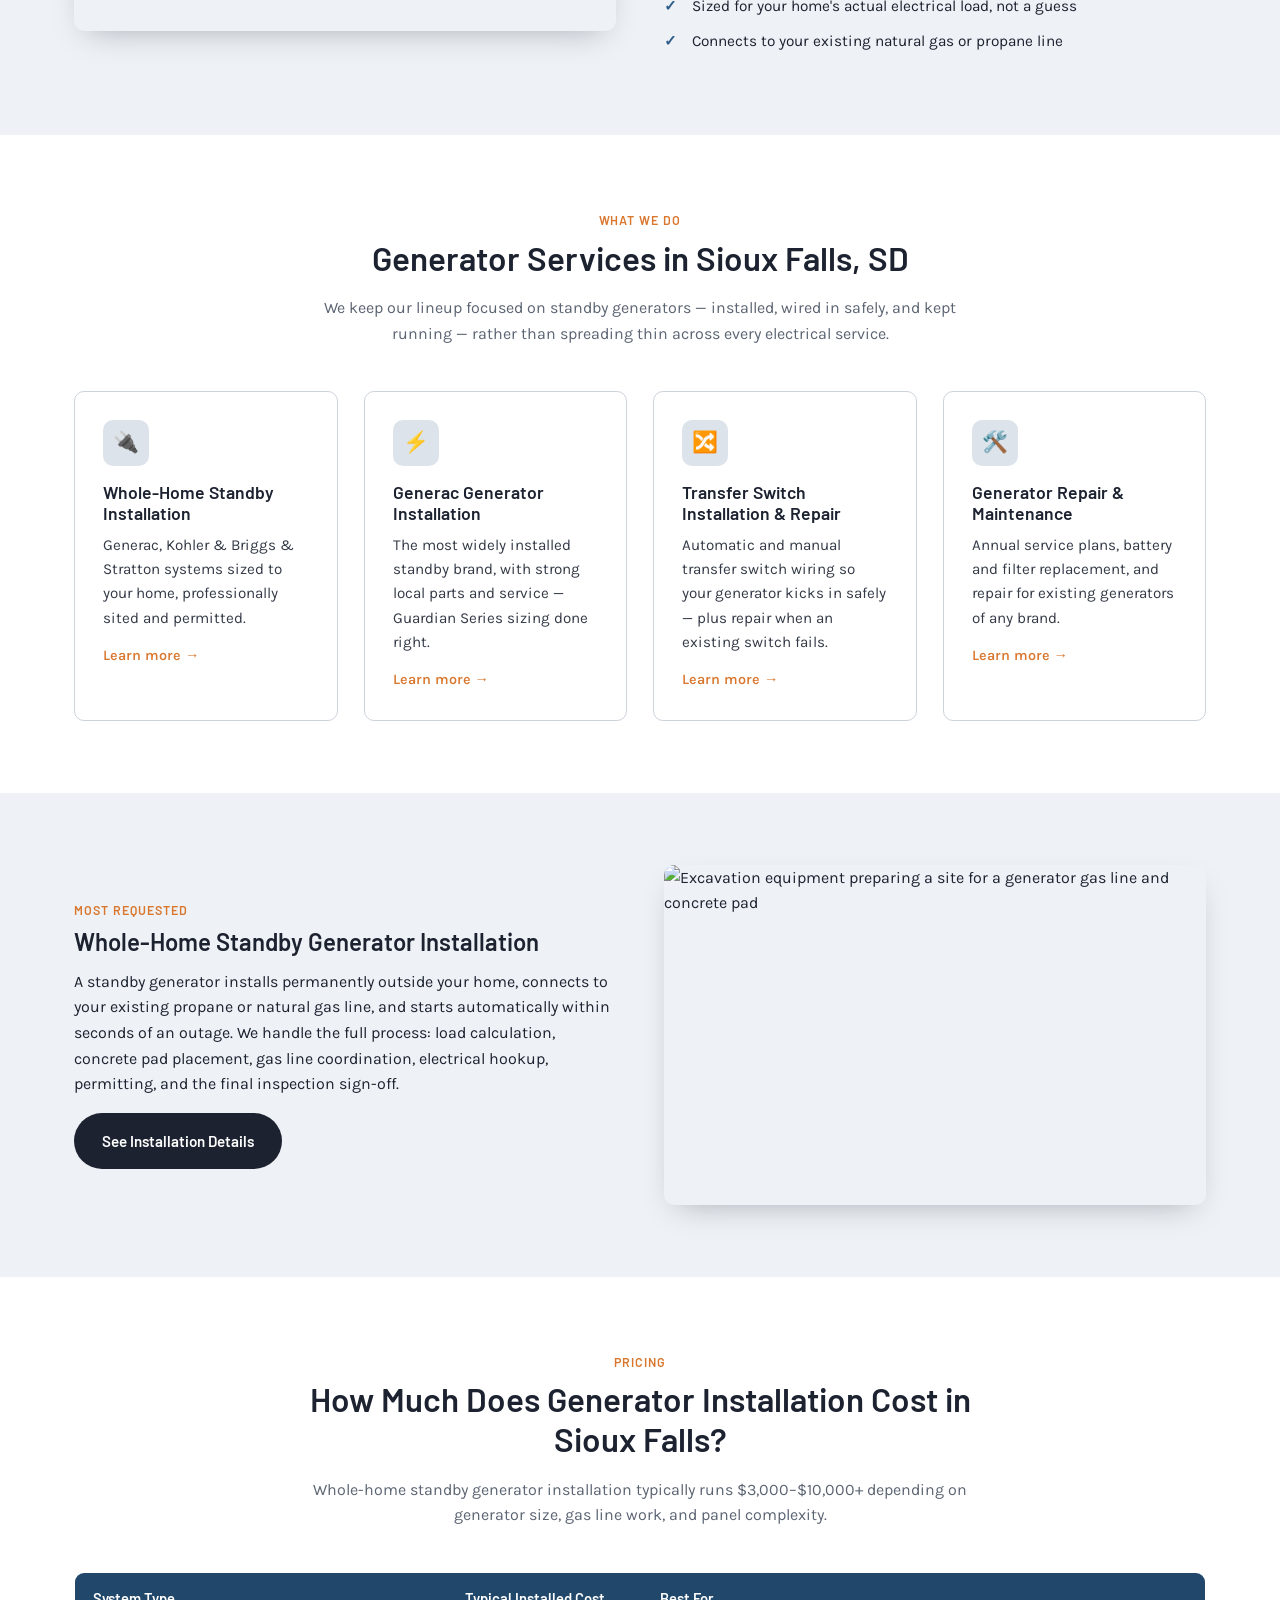
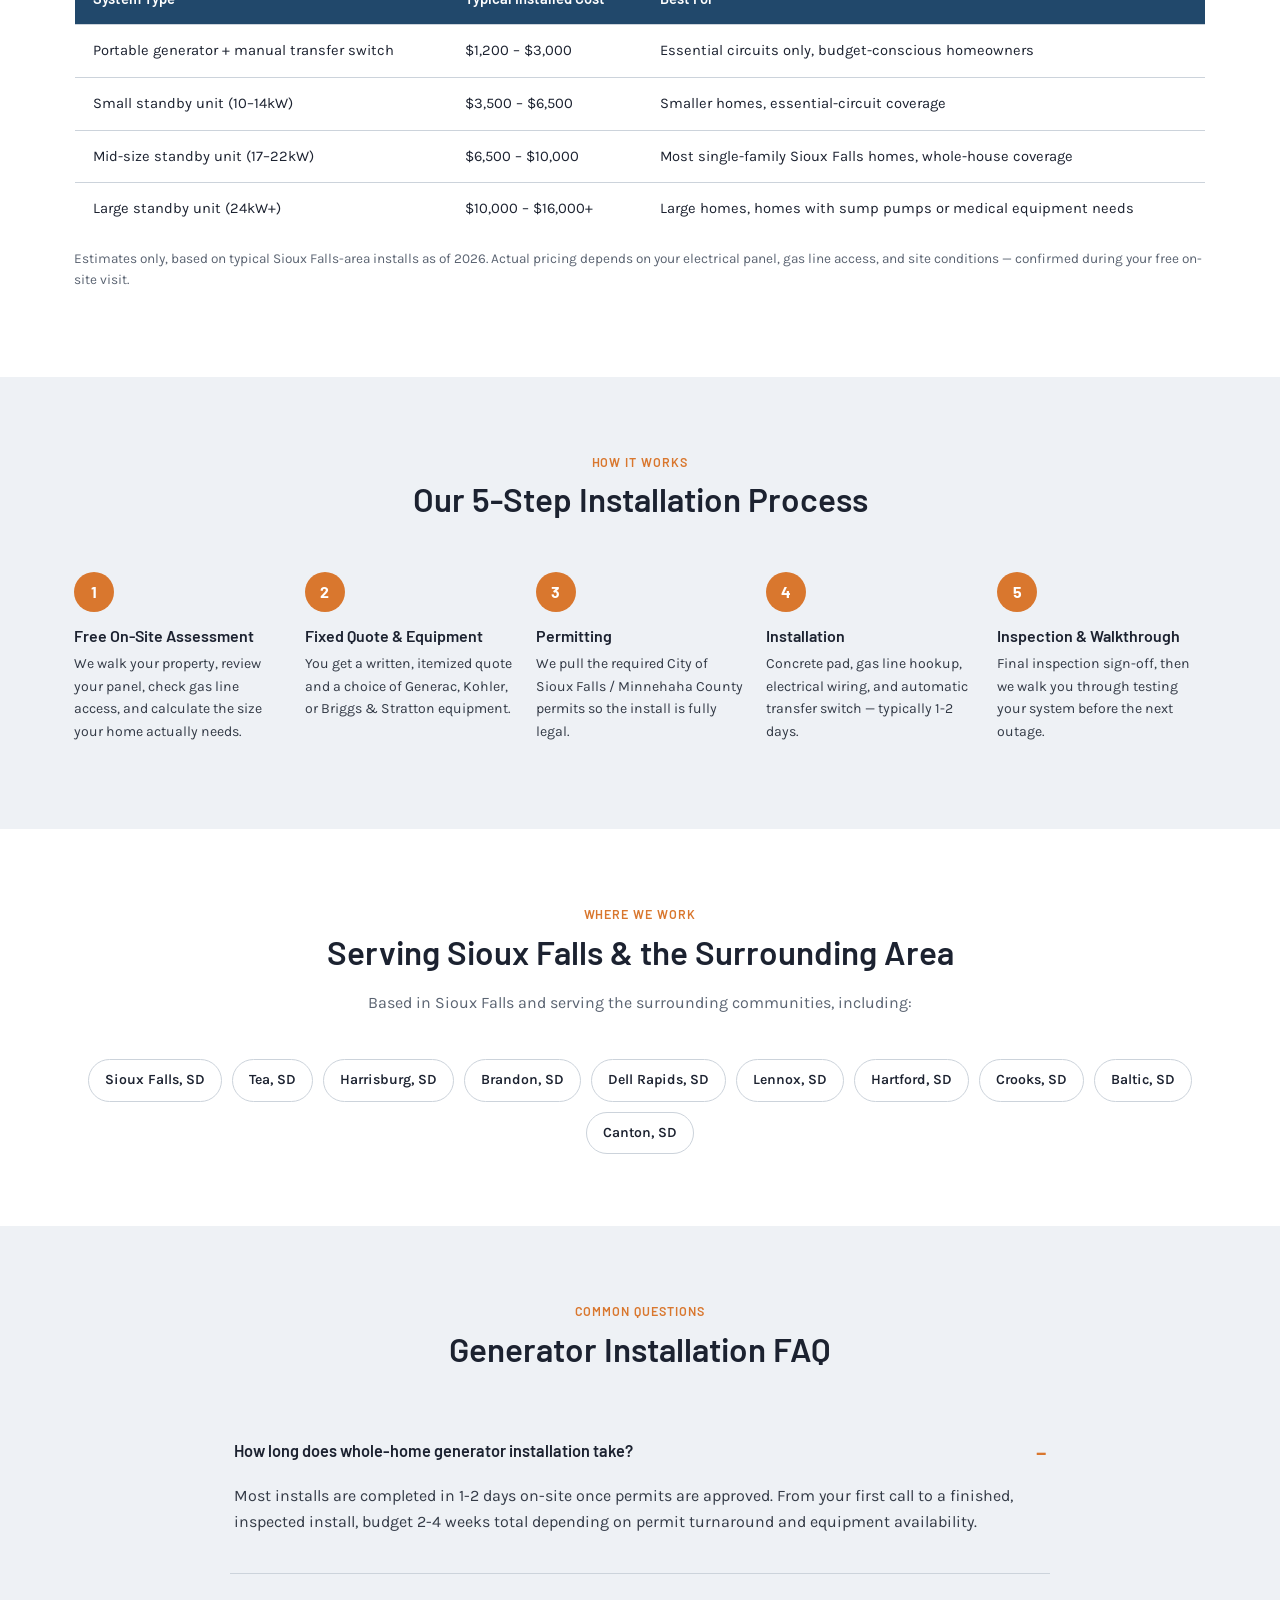
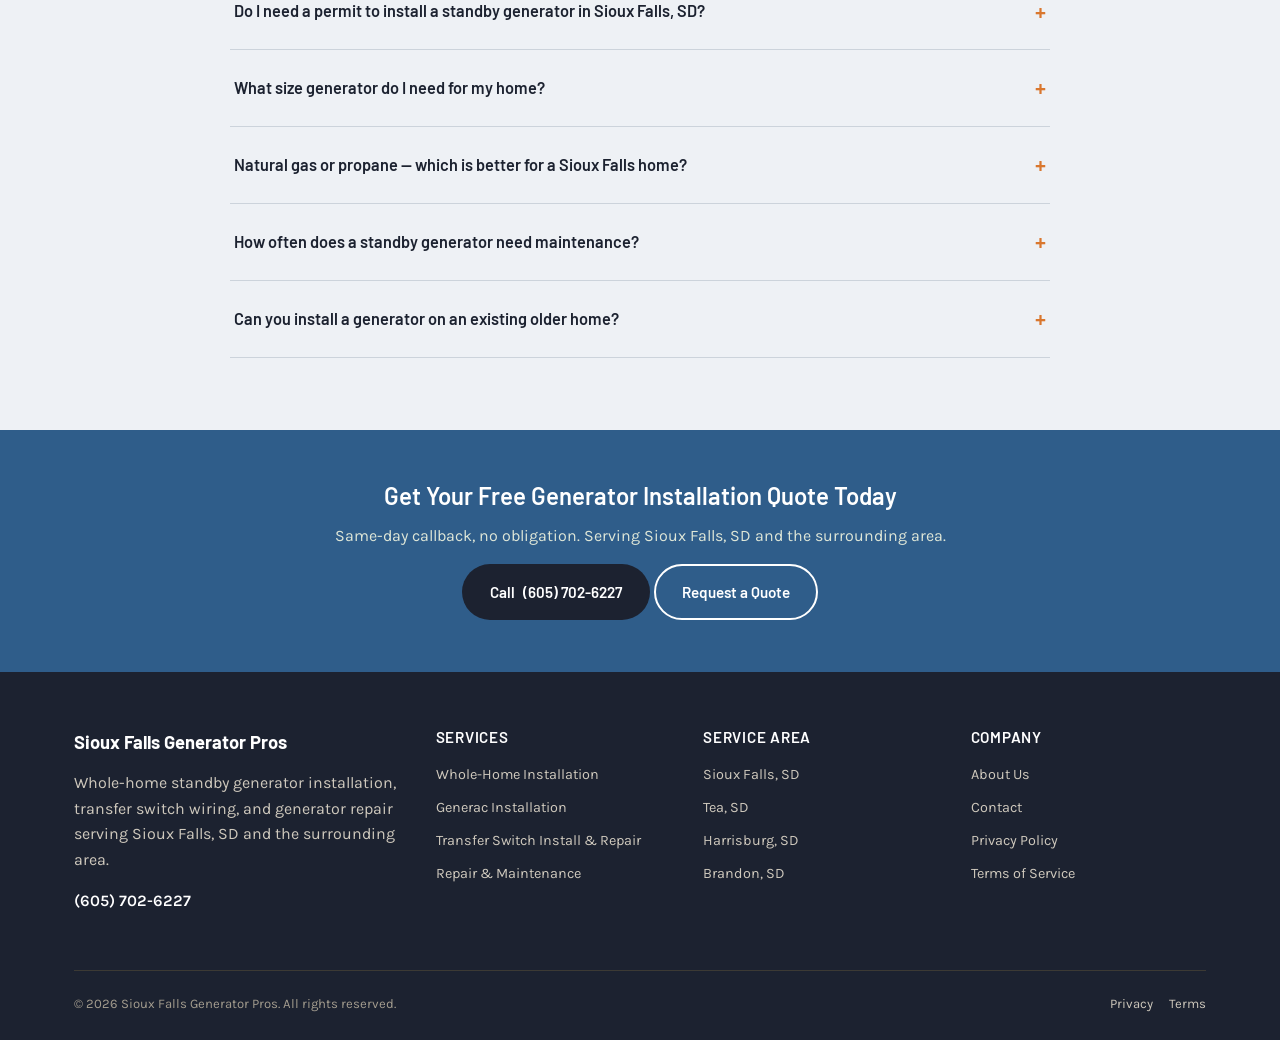
==== commit c3d0d861: "Update service links and descriptions in index.html" ====
--- a/index.html
+++ b/index.html
@@ -1,6 +1,6 @@
 <!DOCTYPE html>
 <html lang="en">
-<head>
+<head><link rel="icon" type="image/svg+xml" href="/favicon.svg">
 <meta charset="UTF-8">
 <meta name="viewport" content="width=device-width, initial-scale=1.0">
 <title>Generator Installation & Repair in Sioux Falls, SD</title>
@@ -127,23 +127,24 @@
 
 <header class="sfgp-header">
   <div class="sfgp-wrap">
-    <a href="index.html" class="sfgp-logo">
+    <a href="index" class="sfgp-logo">
       <span class="sfgp-logo-mark">SF</span>
       <span class="js-business-name">Sioux Falls Generator Pros</span>
     </a>
 
     <nav class="sfgp-nav js-site-nav">
-      <a class="sfgp-nav-link" href="index.html">Home</a>
+      <a class="sfgp-nav-link" href="index">Home</a>
       <div class="sfgp-has-dropdown js-has-dropdown">
-        <a class="sfgp-nav-link" href="services/index.html">Services ▾</a>
+        <a class="sfgp-nav-link" href="services/index">Services ▾</a>
         <div class="sfgp-dropdown">
-          <a href="services/whole-home-generator-installation.html">Whole-Home Standby Installation</a>
-          <a href="services/transfer-switch-installation.html">Transfer Switch Installation</a>
-          <a href="services/generator-repair-maintenance.html">Generator Repair & Maintenance</a>
-        </div>
-      </div>
-      <a class="sfgp-nav-link" href="about.html">About</a>
-      <a class="sfgp-nav-link" href="contact.html">Contact</a>
+          <a href="services/whole-home-generator-installation">Whole-Home Standby Installation</a>
+          <a href="services/generac-generator-installation">Generac Generator Installation</a>
+          <a href="services/transfer-switch-installation">Transfer Switch Installation & Repair</a>
+          <a href="services/generator-repair-maintenance">Generator Repair & Maintenance</a>
+        </div>
+      </div>
+      <a class="sfgp-nav-link" href="about">About</a>
+      <a class="sfgp-nav-link" href="contact">Contact</a>
     </nav>
 
     <div class="sfgp-header-cta">
@@ -151,7 +152,7 @@
         <small>Free on-site quote</small>
         <a class="js-phone-link" href="tel:+16057026227"><span class="js-phone-number">(605) 702-6227</span></a>
       </div>
-      <a href="contact.html" class="sfgp-btn sfgp-btn-primary">Get a Quote</a>
+      <a href="contact" class="sfgp-btn sfgp-btn-primary">Get a Quote</a>
       <button class="sfgp-nav-toggle js-nav-toggle" aria-label="Open menu" aria-expanded="false">☰</button>
     </div>
   </div>
@@ -277,24 +278,30 @@
         <h2>Generator Services in Sioux Falls, SD</h2>
         <p>We keep our lineup focused on standby generators — installed, wired in safely, and kept running — rather than spreading thin across every electrical service.</p>
       </div>
-      <div class="sfgp-grid">
+      <div class="sfgp-grid sfgp-grid-4">
         <div class="sfgp-card">
           <div class="sfgp-card-icon">🔌</div>
           <h3>Whole-Home Standby Installation</h3>
           <p>Generac, Kohler & Briggs &amp; Stratton systems sized to your home, professionally sited and permitted.</p>
-          <a class="sfgp-card-link" href="services/whole-home-generator-installation.html">Learn more →</a>
+          <a class="sfgp-card-link" href="services/whole-home-generator-installation">Learn more →</a>
+        </div>
+        <div class="sfgp-card">
+          <div class="sfgp-card-icon">⚡</div>
+          <h3>Generac Generator Installation</h3>
+          <p>The most widely installed standby brand, with strong local parts and service — Guardian Series sizing done right.</p>
+          <a class="sfgp-card-link" href="services/generac-generator-installation">Learn more →</a>
         </div>
         <div class="sfgp-card">
           <div class="sfgp-card-icon">🔀</div>
-          <h3>Transfer Switch Installation</h3>
-          <p>Automatic and manual transfer switch wiring so your generator kicks in safely, without back-feeding the grid.</p>
-          <a class="sfgp-card-link" href="services/transfer-switch-installation.html">Learn more →</a>
+          <h3>Transfer Switch Installation & Repair</h3>
+          <p>Automatic and manual transfer switch wiring so your generator kicks in safely — plus repair when an existing switch fails.</p>
+          <a class="sfgp-card-link" href="services/transfer-switch-installation">Learn more →</a>
         </div>
         <div class="sfgp-card">
           <div class="sfgp-card-icon">🛠️</div>
           <h3>Generator Repair & Maintenance</h3>
           <p>Annual service plans, battery and filter replacement, and repair for existing generators of any brand.</p>
-          <a class="sfgp-card-link" href="services/generator-repair-maintenance.html">Learn more →</a>
+          <a class="sfgp-card-link" href="services/generator-repair-maintenance">Learn more →</a>
         </div>
       </div>
     </div>
@@ -310,7 +317,7 @@
         <span class="sfgp-eyebrow">Most Requested</span>
         <h2 class="sfgp-mt-0">Whole-Home Standby Generator Installation</h2>
         <p>A standby generator installs permanently outside your home, connects to your existing propane or natural gas line, and starts automatically within seconds of an outage. We handle the full process: load calculation, concrete pad placement, gas line coordination, electrical hookup, permitting, and the final inspection sign-off.</p>
-        <a href="services/whole-home-generator-installation.html" class="sfgp-btn sfgp-btn-dark">See Installation Details</a>
+        <a href="services/whole-home-generator-installation" class="sfgp-btn sfgp-btn-dark">See Installation Details</a>
       </div>
     </div>
   </section>
@@ -462,7 +469,7 @@
       <h2>Get Your Free Generator Installation Quote Today</h2>
       <p>Same-day callback, no obligation. Serving Sioux Falls, SD and the surrounding area.</p>
       <a href="tel:+16057026227" class="sfgp-btn sfgp-btn-dark js-phone-link">Call <span class="js-phone-number">(605) 702-6227</span></a>
-      <a href="contact.html" class="sfgp-btn sfgp-btn-outline" style="border-color:#fff;color:#fff;">Request a Quote</a>
+      <a href="contact" class="sfgp-btn sfgp-btn-outline" style="border-color:#fff;color:#fff;">Request a Quote</a>
     </div>
   </section>
 
@@ -478,9 +485,10 @@
       </div>
       <div>
         <h4>Services</h4>
-        <a href="services/whole-home-generator-installation.html">Whole-Home Installation</a>
-        <a href="services/transfer-switch-installation.html">Transfer Switch Installation</a>
-        <a href="services/generator-repair-maintenance.html">Repair & Maintenance</a>
+        <a href="services/whole-home-generator-installation">Whole-Home Installation</a>
+        <a href="services/generac-generator-installation">Generac Installation</a>
+        <a href="services/transfer-switch-installation">Transfer Switch Install &amp; Repair</a>
+        <a href="services/generator-repair-maintenance">Repair & Maintenance</a>
       </div>
       <div>
         <h4>Service Area</h4>
@@ -491,15 +499,15 @@
       </div>
       <div>
         <h4>Company</h4>
-        <a href="about.html">About Us</a>
-        <a href="contact.html">Contact</a>
-        <a href="privacy-policy.html">Privacy Policy</a>
-        <a href="terms.html">Terms of Service</a>
+        <a href="about">About Us</a>
+        <a href="contact">Contact</a>
+        <a href="privacy-policy">Privacy Policy</a>
+        <a href="terms">Terms of Service</a>
       </div>
     </div>
     <div class="sfgp-footer-bottom">
       <span>© <span class="js-year">2026</span> Sioux Falls Generator Pros. All rights reserved.</span>
-      <span><a href="privacy-policy.html">Privacy</a><a href="terms.html">Terms</a></span>
+      <span><a href="privacy-policy">Privacy</a><a href="terms">Terms</a></span>
     </div>
   </div>
 </footer>
